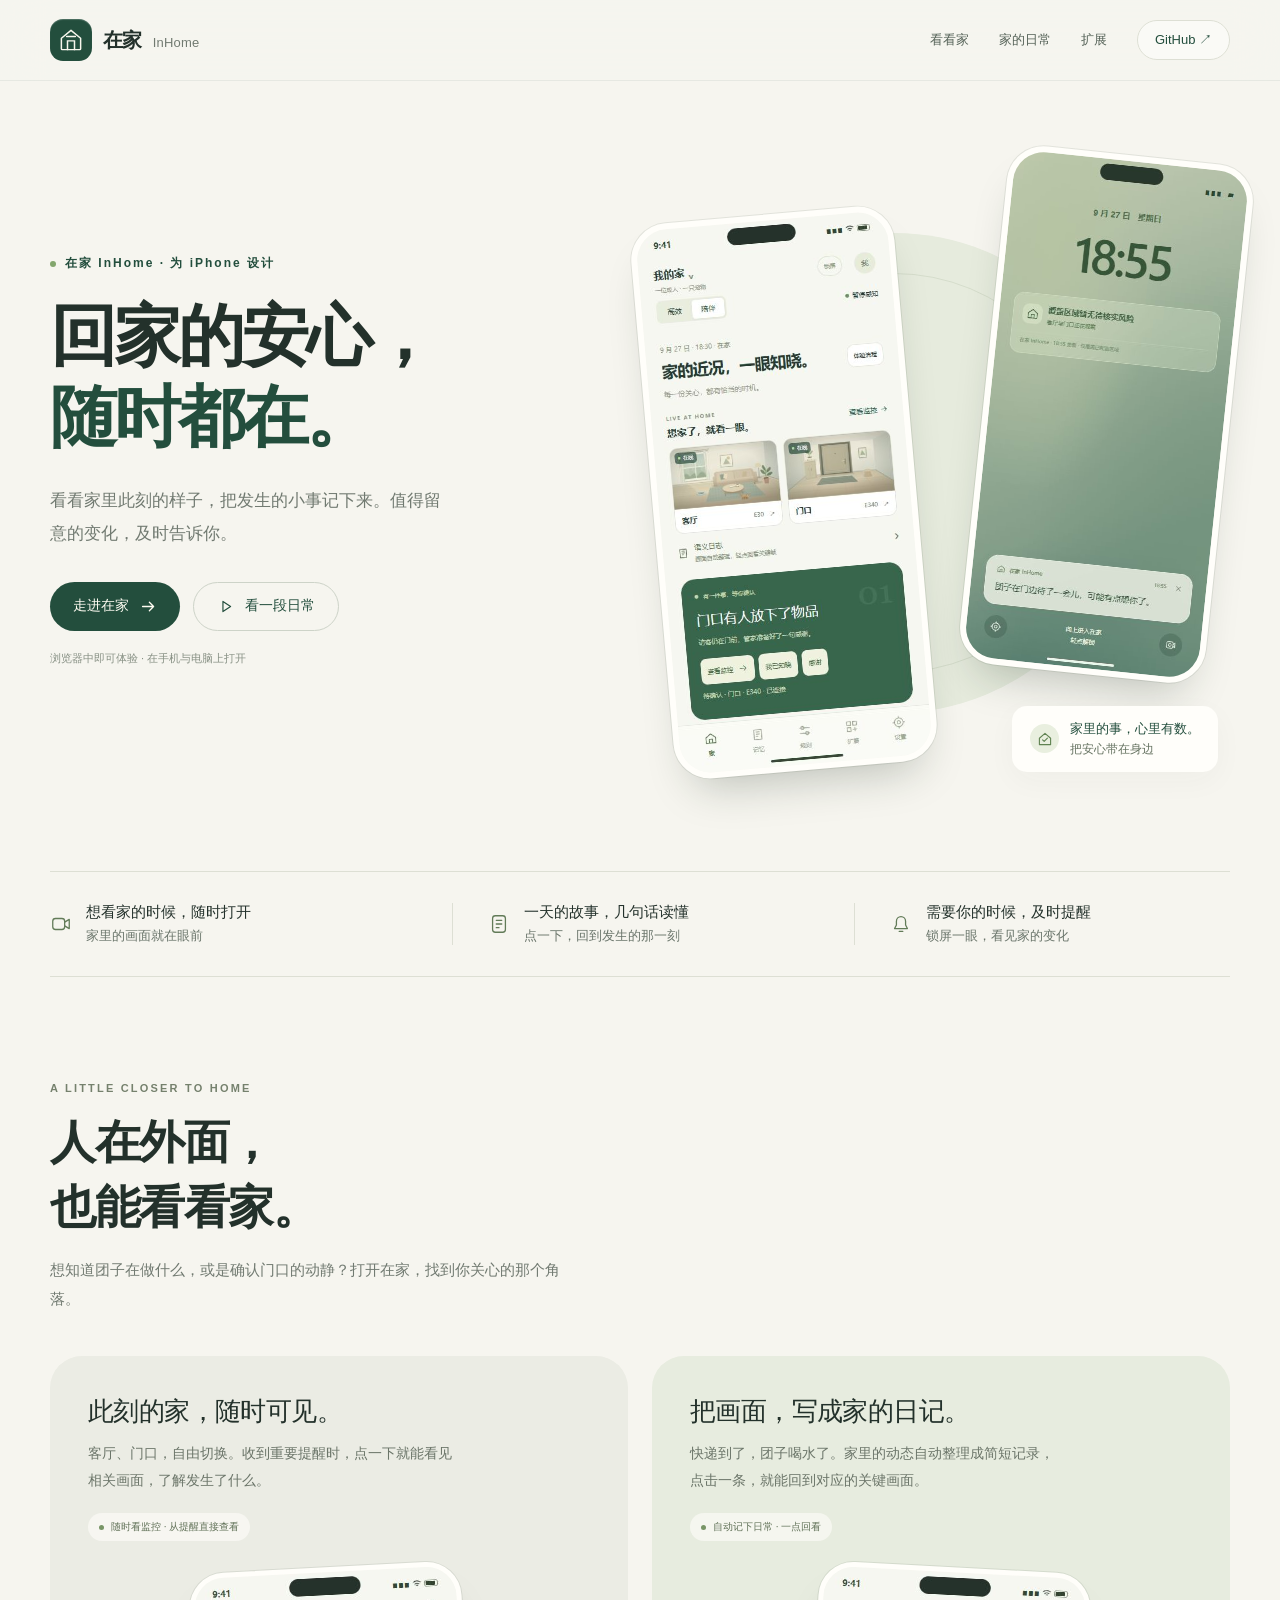
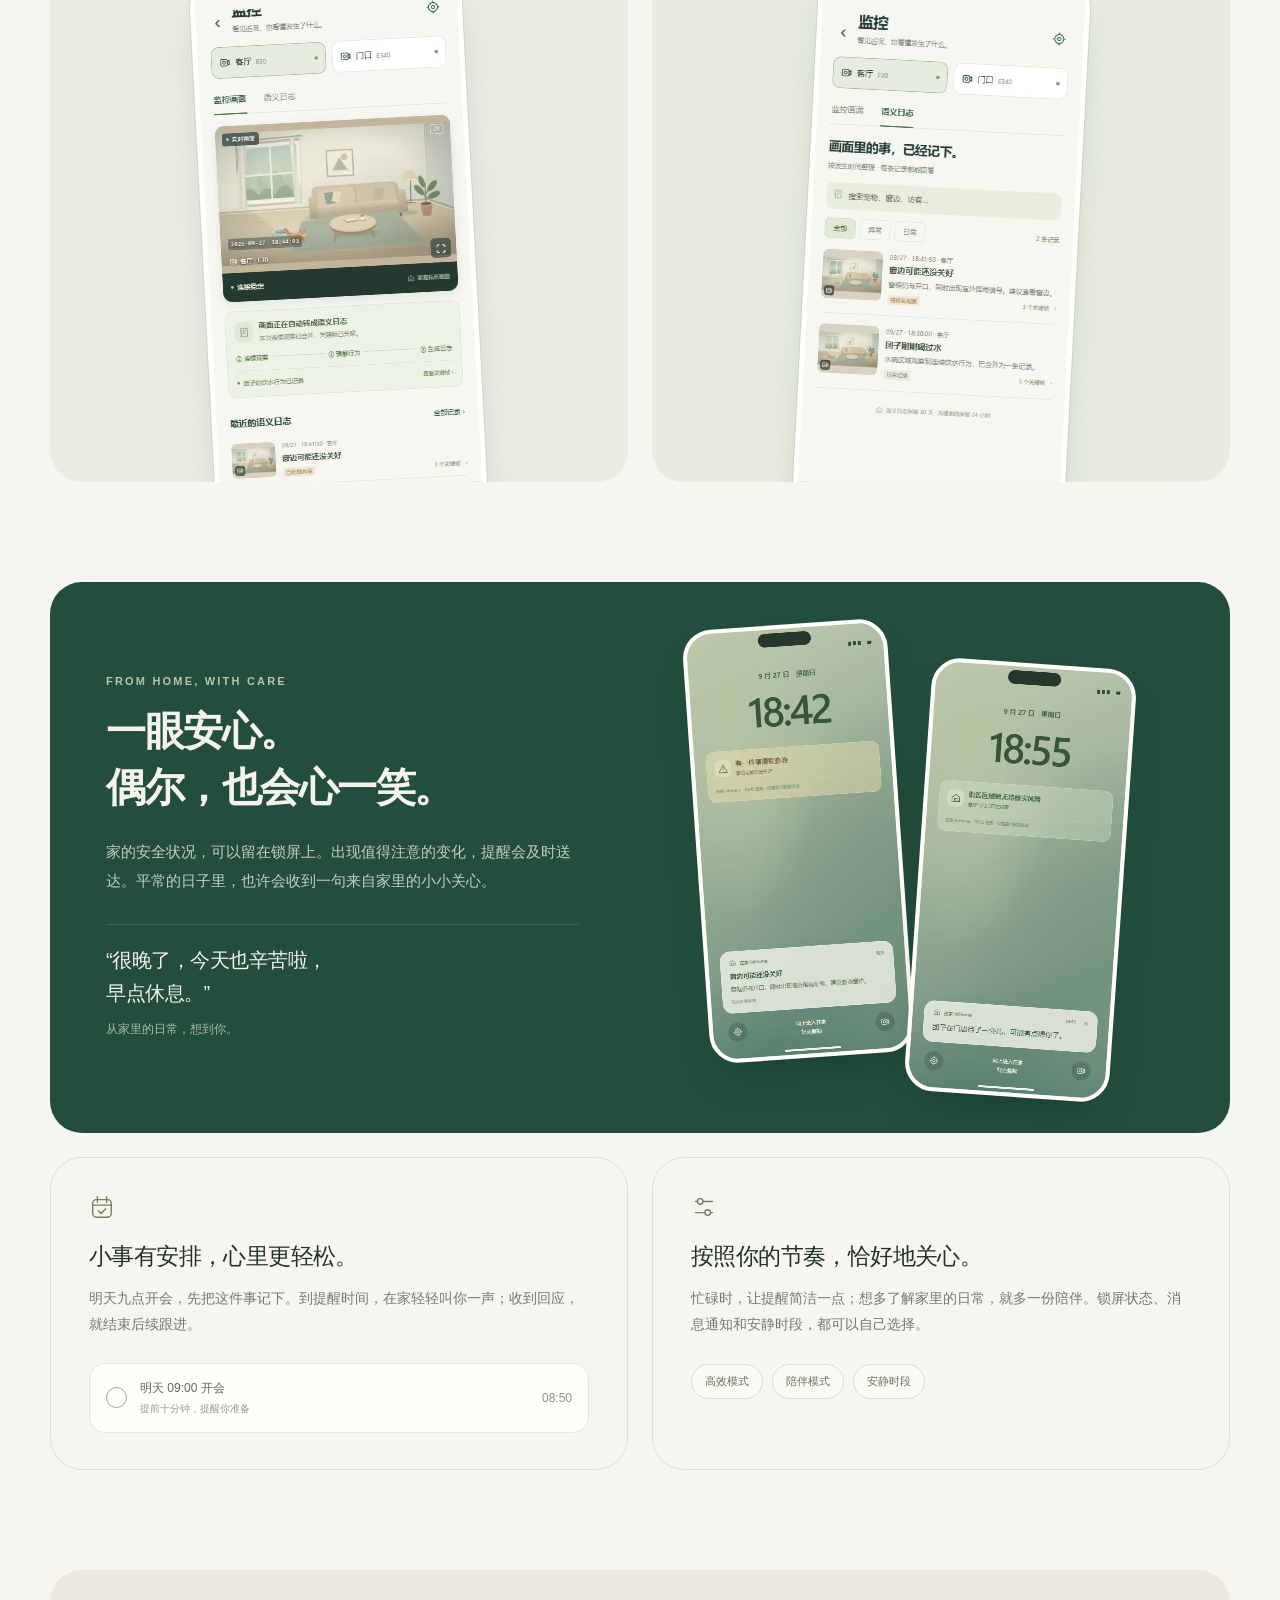
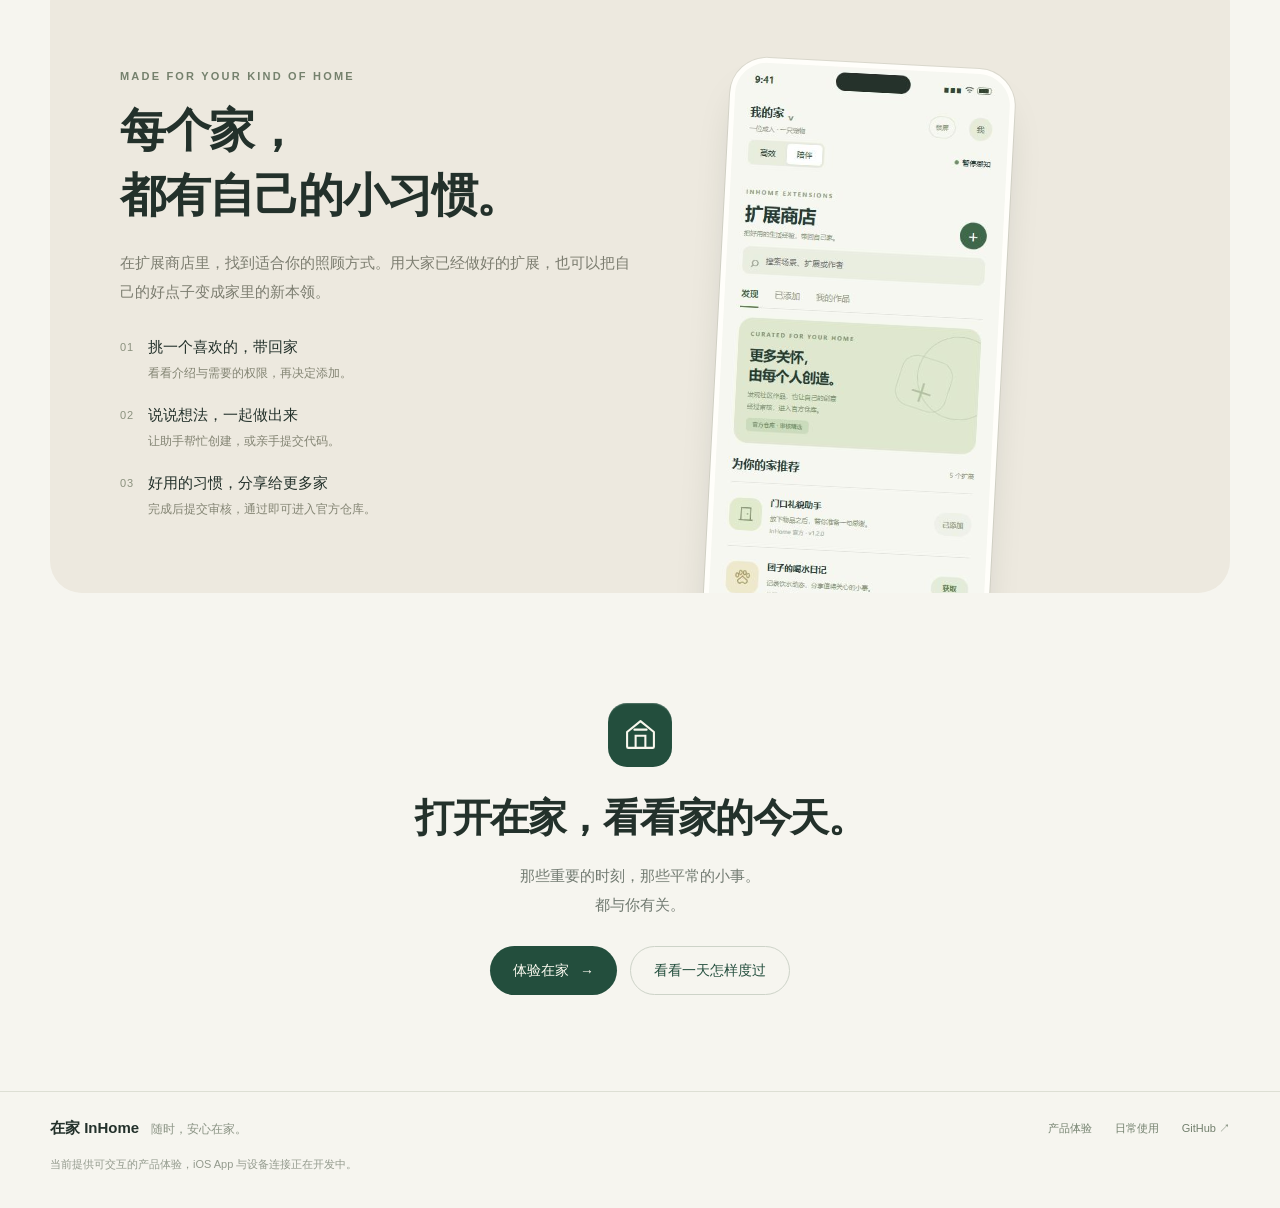
==== index.html @ 4200f986 "Introduce InHome with iOS experience and user-facing product story" ====
<!doctype html>
<html lang="zh-CN">
<head>
  <meta charset="utf-8">
  <meta name="viewport" content="width=device-width, initial-scale=1">
  <meta name="theme-color" content="#f6f5ef">
  <meta name="description" content="在家 InHome，随时看看家，把发生的小事记下来。重要变化、温柔关心，都在恰好的时候来到你的锁屏。">
  <title>在家 InHome · 随时，安心在家</title>
  <style>
    :root{--cream:#f6f5ef;--paper:#fffefa;--green:#234e3d;--deep:#173d2f;--mint:#e5ece2;--ink:#23312b;--muted:#717a71;--line:#dddfd4;--orange:#d98b50;--radius:32px}
    *{box-sizing:border-box}html{scroll-behavior:smooth;scroll-padding-top:96px}body{margin:0;background:var(--cream);color:var(--ink);font-family:-apple-system,BlinkMacSystemFont,"SF Pro Display","PingFang SC","Microsoft YaHei",sans-serif;-webkit-font-smoothing:antialiased}a{color:inherit;text-decoration:none}button{font:inherit}img{display:block;max-width:100%}svg{display:block}::selection{background:#d0dfc9}a:focus-visible,button:focus-visible{outline:3px solid var(--orange);outline-offset:5px;border-radius:7px}.skip{position:absolute;top:-60px;left:20px;padding:12px 20px;background:white;z-index:10}.skip:focus{top:10px}.wrap{width:min(1180px,calc(100% - 72px));margin:auto}
    header{position:sticky;top:0;z-index:5;background:rgba(246,245,239,.9);backdrop-filter:blur(22px);border-bottom:1px solid rgba(35,78,61,.07)}.nav{height:80px;display:flex;align-items:center;justify-content:space-between;gap:24px}.brand{display:inline-flex;align-items:center;gap:11px;font-weight:650;font-size:20px;letter-spacing:-.6px}.app-icon{display:grid;place-items:center;width:42px;height:42px;border-radius:13px;background:var(--green);color:#f8f7ed;box-shadow:inset 0 1px 1px #ffffff35}.app-icon svg{width:28px;height:28px}.brand small{font-size:13px;letter-spacing:.2px;font-weight:450;margin-left:6px;color:var(--muted)}nav{display:flex;align-items:center;gap:30px;font-size:13px}nav>a{color:#556258;transition:color .2s}nav>a:hover{color:var(--green)}.nav-cta{padding:10px 17px;border:1px solid var(--line);border-radius:50px;color:var(--green);background:rgba(255,255,255,.45)}
    .hero{display:grid;grid-template-columns:1fr 1.05fr;align-items:center;gap:35px;min-height:790px;padding-top:58px;padding-bottom:75px}.eyebrow{display:flex;align-items:center;gap:9px;font-size:12px;letter-spacing:2px;font-weight:600;color:var(--green);margin:0 0 24px}.eyebrow:before{content:"";width:6px;height:6px;border-radius:50%;background:#83a66d}.hero h1{font-weight:650;font-size:clamp(48px,5.2vw,72px);line-height:1.22;letter-spacing:-3px;margin:0 0 25px}.hero h1 span{color:var(--green)}.hero-intro{max-width:405px;font-size:17px;line-height:1.95;color:var(--muted);margin:0 0 32px}.actions{display:flex;flex-wrap:wrap;align-items:center;gap:13px}.button{display:inline-flex;align-items:center;justify-content:center;gap:11px;min-height:49px;padding:0 23px;border-radius:50px;font-size:14px;font-weight:550;transition:transform .2s,background .2s}.button:hover{transform:translateY(-2px)}.button svg{width:17px;height:17px}.primary{background:var(--green);color:#fffdf3}.primary:hover{background:var(--deep)}.secondary{border:1px solid #cdd3c8;color:var(--green);background:transparent}.fine{font-size:11px;line-height:1.8;color:#879084;margin-top:18px}.hero-art{position:relative;height:640px;display:flex;align-items:center;justify-content:center;isolation:isolate}.halo{position:absolute;width:480px;height:480px;background:#e6ebdd;border-radius:50%;z-index:-2;left:10px;top:85px}.halo:after{content:"";position:absolute;inset:40px;border:1px solid rgba(91,116,77,.12);border-radius:50%}.phone{border-radius:37px;background:#faf9f3;overflow:hidden;box-shadow:0 26px 45px -20px rgba(24,44,30,.28),0 0 0 1px rgba(24,44,30,.09);border:6px solid #fffefa;width:264px;flex-shrink:0}.phone img{width:100%;height:auto;aspect-ratio:390 / 844;object-fit:cover;object-position:top}.hero-main{position:absolute;left:8px;top:66px;transform:rotate(-5deg);z-index:2}.hero-lock{position:absolute;right:0;top:6px;transform:rotate(6deg);width:247px}.hero-caption{position:absolute;bottom:16px;right:12px;display:flex;align-items:center;gap:11px;padding:14px 18px;background:#fffefa;border-radius:15px;box-shadow:0 9px 30px #33452c09;font-size:12px;color:#657260}.tiny-home{width:29px;height:29px;border-radius:50%;display:grid;place-items:center;background:#e9efdf;color:#608352}.hero-caption strong{display:block;font-size:13px;font-weight:550;color:var(--green);margin-bottom:3px}.hero-caption svg{width:16px;height:16px}
    .intro-line{border-top:1px solid var(--line);border-bottom:1px solid var(--line);padding:31px 0;display:grid;grid-template-columns:repeat(3,1fr);gap:26px}.intro-line div{display:flex;align-items:center;gap:14px;font-size:13px;color:#6a756b}.intro-line div+div{border-left:1px solid var(--line);padding-left:35px}.intro-line svg{width:22px;height:22px;color:#627b58;flex-shrink:0}.intro-line strong{display:block;font-size:15px;color:var(--ink);font-weight:550;margin-bottom:5px}
    section{scroll-margin-top:100px}.section-heading{padding:105px 0 43px}.overline{font-size:11px;font-weight:650;letter-spacing:2.2px;color:#75816d;margin:0 0 16px;text-transform:uppercase}.section-heading h2,.story h2,.extension-copy h2,.closing h2{font-size:clamp(32px,3.6vw,47px);line-height:1.4;font-weight:600;letter-spacing:-1.5px;margin:0}.section-heading>p:last-child{font-size:15px;line-height:1.9;color:var(--muted);max-width:530px;margin:17px 0 0}.feature-grid{display:grid;grid-template-columns:1fr 1fr;gap:24px}.feature{position:relative;border-radius:var(--radius);overflow:hidden;background:#ebece4;padding:38px 38px 0;min-height:715px}.feature:nth-child(2){background:#e7ecdf}.feature h3{font-size:26px;font-weight:550;letter-spacing:-.6px;margin:0 0 11px}.feature>p{max-width:375px;font-size:14px;line-height:1.9;color:#6b7569;margin:0}.feature-tag{display:inline-flex;align-items:center;gap:7px;background:#fffefa98;padding:7px 11px;border-radius:100px;font-size:10px;color:#607157;margin:20px 0 26px}.feature-tag:before{content:"";width:5px;height:5px;border-radius:50%;background:#789566}.feature .phone{width:272px;position:relative;margin:0 auto -62px;border-width:5px;border-radius:35px;transform:rotate(-3deg)}.feature:nth-child(2) .phone{transform:rotate(3deg)}
    .story{display:grid;grid-template-columns:1fr 1.12fr;align-items:center;gap:65px;margin-top:100px;padding:58px 56px;background:var(--green);border-radius:var(--radius);color:#f4f3e9;overflow:hidden}.story .overline{color:#b4c5ac}.story h2{font-size:40px}.story-copy>p:not(.overline){font-size:15px;line-height:1.95;color:#c3cebf;margin:22px 0 28px}.story .quote{margin:0;padding:19px 0 0;border-top:1px solid #ffffff20;font-size:20px;line-height:1.65;letter-spacing:-.5px}.story .quote small{display:block;font-size:12px;font-style:normal;color:#a9bda3;margin-top:10px;letter-spacing:0}.lock-pair{display:flex;align-items:center;justify-content:center;gap:17px;min-width:0}.lock-pair .phone{width:205px;border-width:4px;border-radius:29px;background:#ecede6;box-shadow:0 24px 40px -15px #051c1945}.lock-pair .phone:first-child{transform:translateY(-16px) rotate(-4deg)}.lock-pair .phone:last-child{transform:translateY(23px) rotate(4deg)}
    .daily{display:grid;grid-template-columns:1fr 1fr;gap:24px;margin-top:24px}.daily-card{border:1px solid var(--line);border-radius:var(--radius);padding:36px 38px}.daily-card svg{width:26px;height:26px;color:#6e8561;margin-bottom:21px}.daily-card h3{font-size:23px;font-weight:550;letter-spacing:-.6px;margin:0 0 13px}.daily-card p{font-size:14px;line-height:1.9;color:var(--muted);margin:0}.reminder{margin-top:25px;display:flex;align-items:center;gap:13px;background:#fffefa;border:1px solid #e6e6dc;padding:16px;border-radius:16px}.reminder .check{width:21px;height:21px;border-radius:50%;border:1.5px solid #9ca78c;flex-shrink:0}.reminder span{font-size:12px;color:#5f6c59}.reminder small{font-size:10px;display:block;color:#929a89;margin-top:5px}.reminder time{margin-left:auto;white-space:nowrap;font-size:12px;color:#89937e}.choices{display:flex;gap:9px;flex-wrap:wrap;margin-top:26px}.choices span{font-size:11px;border:1px solid #d9ddcf;color:#68745c;border-radius:30px;padding:9px 13px;background:#fffefa66}
    .extension{display:grid;grid-template-columns:1fr .86fr;align-items:center;gap:80px;padding:93px 70px 0;margin-top:100px;background:#ede9df;border-radius:var(--radius);overflow:hidden}.extension-copy{padding-bottom:65px}.extension-copy>p:not(.overline){font-size:15px;line-height:1.9;color:#7c7d70;margin:22px 0 25px}.steps{display:grid;gap:22px;margin-top:32px}.step{display:flex;align-items:flex-start;gap:14px}.step-no{font-size:11px;color:#8c927f;letter-spacing:1px;margin-top:3px}.step strong{display:block;font-size:15px;font-weight:550;margin-bottom:6px}.step p{margin:0;color:#838473;font-size:12px;line-height:1.75}.extension .phone{width:285px;border-width:5px;margin-bottom:-75px;transform:rotate(3deg)}
    .closing{text-align:center;padding:110px 0 96px}.closing .app-icon{width:64px;height:64px;border-radius:19px;margin:0 auto 24px}.closing .app-icon svg{width:39px;height:39px}.closing h2{font-size:39px}.closing p{font-size:15px;line-height:1.9;color:var(--muted);margin:17px 0 27px}.closing .actions{justify-content:center}footer{border-top:1px solid var(--line);padding:27px 0 33px}.footer-top{display:flex;align-items:center;justify-content:space-between;gap:24px}.footer-brand{font-size:15px;font-weight:600}.footer-brand span{font-size:12px;color:#8a9384;font-weight:400;margin-left:8px}.footer-links{display:flex;gap:23px;font-size:11px;color:#73816e}.availability{font-size:11px;color:#939a8d;line-height:1.8;margin:17px 0 0}.arrow{transition:transform .2s}.button:hover .arrow{transform:translateX(3px)}
    @media(min-width:1400px){.hero{min-height:815px}}
    @media(max-width:1050px){.wrap{width:calc(100% - 48px)}.hero{grid-template-columns:.95fr 1fr;gap:12px;min-height:720px}.hero h1{font-size:54px}.hero-art{height:580px}.hero-main{width:225px;left:0;top:65px}.hero-lock{width:210px;top:24px;right:-5px}.halo{width:365px;height:365px;top:120px}.hero-caption{bottom:2px;right:0}.intro-line{gap:15px}.intro-line div+div{padding-left:20px}.story{padding:45px 35px;gap:35px}.story h2{font-size:34px}.lock-pair{gap:10px}.lock-pair .phone{width:174px}.extension{padding:70px 45px 0;gap:35px}.extension .phone{width:253px}.feature{padding:32px 30px 0}}
    @media(max-width:760px){.wrap{width:calc(100% - 36px)}.nav{height:68px}.brand{font-size:18px}.brand small{font-size:11px;margin-left:3px}.app-icon{width:35px;height:35px;border-radius:11px}.app-icon svg{width:24px;height:24px}nav{gap:16px}nav .desktop-nav{display:none}.nav-cta{padding:8px 13px;font-size:11px}.hero{display:flex;flex-direction:column;padding-top:57px;padding-bottom:40px;gap:18px;min-height:auto}.hero-copy{width:100%}.eyebrow{margin-bottom:20px;font-size:10px}.hero h1{font-size:52px;letter-spacing:-2.5px;line-height:1.25;margin-bottom:19px}.hero-intro{font-size:15px;max-width:350px;margin-bottom:25px}.button{min-height:46px;padding:0 19px;font-size:13px}.fine{font-size:10px}.hero-art{width:min(100%,450px);height:570px;margin-top:3px}.hero-main{width:228px;left:11px;top:68px}.hero-lock{width:213px;right:12px;top:24px}.halo{width:350px;height:350px;top:106px;left:calc(50% - 175px)}.hero-caption{bottom:2px;right:9px;font-size:10px;padding:11px 14px}.hero-caption strong{font-size:11px}.intro-line{grid-template-columns:1fr;padding:25px 7px;gap:23px}.intro-line div+div{border-left:0;padding-left:0}.intro-line div{font-size:12px;gap:17px}.intro-line strong{font-size:14px;margin-bottom:3px}.section-heading{padding:67px 3px 29px}.section-heading h2{font-size:33px}.section-heading>p:last-child{font-size:14px}.feature-grid{grid-template-columns:1fr;gap:17px}.feature{padding:30px 27px 0;min-height:668px;border-radius:26px}.feature h3{font-size:25px}.feature>p{font-size:13px}.feature .phone{width:254px}.feature-tag{margin-bottom:22px}.story{grid-template-columns:1fr;gap:43px;margin-top:60px;padding:35px 26px 42px;border-radius:26px}.story h2{font-size:32px}.story-copy>p:not(.overline){font-size:14px;margin:18px 0 23px}.story .quote{font-size:19px}.lock-pair{gap:15px}.lock-pair .phone{width:43%;max-width:200px;border-width:3px;border-radius:25px}.lock-pair .phone:first-child{transform:translateY(-9px) rotate(-4deg)}.lock-pair .phone:last-child{transform:translateY(9px) rotate(4deg)}.daily{grid-template-columns:1fr;gap:17px;margin-top:17px}.daily-card{padding:29px 26px;border-radius:26px}.daily-card h3{font-size:22px}.daily-card p{font-size:13px}.extension{grid-template-columns:1fr;gap:6px;margin-top:60px;padding:36px 27px 0;border-radius:26px}.extension-copy{padding-bottom:24px}.extension-copy h2{font-size:32px}.extension-copy>p:not(.overline){font-size:14px;margin:19px 0}.steps{gap:20px;margin-top:25px}.extension .phone{width:260px;margin:4px auto -85px}.closing{padding:75px 10px 63px}.closing h2{font-size:29px;letter-spacing:-1px}.closing p{font-size:13px}.footer-top{align-items:flex-start;gap:18px;flex-direction:column}.footer-links{gap:21px}.availability{font-size:10px}.footer-brand{font-size:14px}}
    @media(max-width:380px){.hero h1{font-size:45px}.hero-art{height:510px}.hero-main{width:198px;left:4px}.hero-lock{width:185px;right:1px}.halo{width:295px;height:295px;left:calc(50% - 147px)}.hero-caption{bottom:0;right:0}.hero-intro{font-size:14px}.actions{gap:9px}.button{padding:0 15px;font-size:12px}.feature{min-height:650px}.feature .phone{width:240px}.lock-pair{gap:11px}.lock-pair .phone{width:45%;border-radius:22px}.feature h3{font-size:23px}.story h2,.extension-copy h2{font-size:29px}.brand small{display:none}}
    @media(prefers-reduced-motion:reduce){html{scroll-behavior:auto}*,*:before,*:after{transition:none!important}}
  </style>
</head>
<body>
  <a class="skip" href="#main">跳到主要内容</a>
  <header>
    <div class="wrap nav">
      <a class="brand" href="#" aria-label="在家 InHome 首页"><span class="app-icon" aria-hidden="true"><svg viewBox="0 0 32 32" fill="none"><path d="m5 14 11-9 11 9v12a1 1 0 0 1-1 1H6a1 1 0 0 1-1-1V14Z" stroke="currentColor" stroke-width="1.7" stroke-linejoin="round"/><path d="M12 27V17h8v10M11 12h10" stroke="currentColor" stroke-width="1.7" stroke-linecap="round"/></svg></span><span>在家 <small>InHome</small></span></a>
      <nav aria-label="主要导航"><a class="desktop-nav" href="#at-home">看看家</a><a class="desktop-nav" href="#everyday">家的日常</a><a class="desktop-nav" href="#extensions">扩展</a><a class="nav-cta" href="https://github.com/emme1t/smart-security">GitHub ↗</a></nav>
    </div>
  </header>
  <main id="main">
    <div class="wrap hero">
      <div class="hero-copy">
        <p class="eyebrow">在家 InHome · 为 iPhone 设计</p>
        <h1>回家的安心，<br><span>随时都在。</span></h1>
        <p class="hero-intro">看看家里此刻的样子，把发生的小事记下来。值得留意的变化，及时告诉你。</p>
        <div class="actions"><a class="button primary" href="demo/在家InHome_iOS_Demo.html">走进在家 <svg class="arrow" viewBox="0 0 20 20" fill="none" aria-hidden="true"><path d="M3 10h13m-5-5 5 5-5 5" stroke="currentColor" stroke-width="1.5" stroke-linecap="round" stroke-linejoin="round"/></svg></a><a class="button secondary" href="demo/在家InHome_正常运行流程_Slides.html"><svg viewBox="0 0 20 20" fill="none" aria-hidden="true"><path d="m7 4 9 6-9 6V4Z" stroke="currentColor" stroke-width="1.4" stroke-linejoin="round"/></svg>看一段日常</a></div>
        <p class="fine">浏览器中即可体验 · 在手机与电脑上打开</p>
      </div>
      <div class="hero-art" aria-label="在家首页与 iPhone 锁屏通知">
        <div class="halo" aria-hidden="true"></div>
        <div class="phone hero-lock"><img src="docs/images/lock-life.png" alt="iPhone 锁屏上的在家生活消息" width="390" height="844" fetchpriority="high"></div>
        <div class="phone hero-main"><img src="docs/images/home.png" alt="在家首页，查看家庭安全状况、监控画面和今日动态" width="390" height="844" fetchpriority="high"></div>
        <div class="hero-caption"><span class="tiny-home" aria-hidden="true"><svg viewBox="0 0 20 20" fill="none"><path d="m3 9 7-6 7 6v8H3V9Z" stroke="currentColor" stroke-width="1.4" stroke-linejoin="round"/><path d="m7 11 2 2 4-4" stroke="currentColor" stroke-width="1.4" stroke-linecap="round" stroke-linejoin="round"/></svg></span><span><strong>家里的事，心里有数。</strong>把安心带在身边</span></div>
      </div>
    </div>
    <div class="wrap intro-line" aria-label="在家的三件小事">
      <div><svg viewBox="0 0 24 24" fill="none" aria-hidden="true"><rect x="3" y="6" width="13" height="12" rx="3" stroke="currentColor" stroke-width="1.4"/><path d="m16 10 5-3v10l-5-3" stroke="currentColor" stroke-width="1.4" stroke-linejoin="round"/></svg><span><strong>想看家的时候，随时打开</strong>家里的画面就在眼前</span></div>
      <div><svg viewBox="0 0 24 24" fill="none" aria-hidden="true"><rect x="5" y="3" width="14" height="18" rx="3" stroke="currentColor" stroke-width="1.4"/><path d="M9 8h6m-6 4h6m-6 4h3" stroke="currentColor" stroke-width="1.4" stroke-linecap="round"/></svg><span><strong>一天的故事，几句话读懂</strong>点一下，回到发生的那一刻</span></div>
      <div><svg viewBox="0 0 24 24" fill="none" aria-hidden="true"><path d="M5 17h14l-2-4V9a5 5 0 0 0-10 0v4l-2 4Z" stroke="currentColor" stroke-width="1.4" stroke-linejoin="round"/><path d="M10 20h4" stroke="currentColor" stroke-width="1.4" stroke-linecap="round"/></svg><span><strong>需要你的时候，及时提醒</strong>锁屏一眼，看见家的变化</span></div>
    </div>
    <section class="wrap" id="at-home">
      <div class="section-heading"><p class="overline">A little closer to home</p><h2>人在外面，<br>也能看看家。</h2><p>想知道团子在做什么，或是确认门口的动静？打开在家，找到你关心的那个角落。</p></div>
      <div class="feature-grid">
        <article class="feature"><h3>此刻的家，随时可见。</h3><p>客厅、门口，自由切换。收到重要提醒时，点一下就能看见相关画面，了解发生了什么。</p><span class="feature-tag">随时看监控 · 从提醒直接查看</span><div class="phone"><img src="docs/images/monitor.png" alt="客厅监控画面与事件回看时间线" width="390" height="844" loading="lazy"></div></article>
        <article class="feature"><h3>把画面，写成家的日记。</h3><p>快递到了，团子喝水了。家里的动态自动整理成简短记录，点击一条，就能回到对应的关键画面。</p><span class="feature-tag">自动记下日常 · 一点回看</span><div class="phone"><img src="docs/images/logs.png" alt="按时间整理的家庭日志，每一条都能查看对应画面" width="390" height="844" loading="lazy"></div></article>
      </div>
    </section>
    <section class="wrap" id="everyday">
      <div class="story">
        <div class="story-copy"><p class="overline">From home, with care</p><h2>一眼安心。<br>偶尔，也会心一笑。</h2><p>家的安全状况，可以留在锁屏上。出现值得注意的变化，提醒会及时送达。平常的日子里，也许会收到一句来自家里的小小关心。</p><blockquote class="quote">“很晚了，今天也辛苦啦，<br>早点休息。”<small>从家里的日常，想到你。</small></blockquote></div>
        <div class="lock-pair"><div class="phone"><img src="docs/images/lock-safety.png" alt="iPhone 锁屏显示家庭安全状态及安全变化通知" width="390" height="844" loading="lazy"></div><div class="phone"><img src="docs/images/lock-life.png" alt="在家根据家庭日常送来的自然关心通知" width="390" height="844" loading="lazy"></div></div>
      </div>
      <div class="daily">
        <article class="daily-card"><svg viewBox="0 0 28 28" fill="none" aria-hidden="true"><rect x="4" y="6" width="20" height="19" rx="4" stroke="currentColor" stroke-width="1.5"/><path d="M9 3v6m10-6v6M4 12h20m-14 6 3 3 5-5" stroke="currentColor" stroke-width="1.5" stroke-linecap="round" stroke-linejoin="round"/></svg><h3>小事有安排，心里更轻松。</h3><p>明天九点开会，先把这件事记下。到提醒时间，在家轻轻叫你一声；收到回应，就结束后续跟进。</p><div class="reminder" aria-label="早晨会议提醒"><span class="check" aria-hidden="true"></span><span>明天 09:00 开会<small>提前十分钟，提醒你准备</small></span><time>08:50</time></div></article>
        <article class="daily-card"><svg viewBox="0 0 28 28" fill="none" aria-hidden="true"><path d="M5 8h18M5 20h18" stroke="currentColor" stroke-width="1.5" stroke-linecap="round"/><circle cx="10" cy="8" r="3" fill="#f6f5ef" stroke="currentColor" stroke-width="1.5"/><circle cx="18" cy="20" r="3" fill="#f6f5ef" stroke="currentColor" stroke-width="1.5"/></svg><h3>按照你的节奏，恰好地关心。</h3><p>忙碌时，让提醒简洁一点；想多了解家里的日常，就多一份陪伴。锁屏状态、消息通知和安静时段，都可以自己选择。</p><div class="choices" aria-label="可选择的使用偏好"><span>高效模式</span><span>陪伴模式</span><span>安静时段</span></div></article>
      </div>
    </section>
    <section class="wrap" id="extensions">
      <div class="extension">
        <div class="extension-copy"><p class="overline">Made for your kind of home</p><h2>每个家，<br>都有自己的小习惯。</h2><p>在扩展商店里，找到适合你的照顾方式。用大家已经做好的扩展，也可以把自己的好点子变成家里的新本领。</p><div class="steps"><div class="step"><span class="step-no">01</span><div><strong>挑一个喜欢的，带回家</strong><p>看看介绍与需要的权限，再决定添加。</p></div></div><div class="step"><span class="step-no">02</span><div><strong>说说想法，一起做出来</strong><p>让助手帮忙创建，或亲手提交代码。</p></div></div><div class="step"><span class="step-no">03</span><div><strong>好用的习惯，分享给更多家</strong><p>完成后提交审核，通过即可进入官方仓库。</p></div></div></div></div>
        <div class="phone"><img src="docs/images/extensions.png" alt="在家扩展商店，可以使用其他人的扩展或创建并分享自己的扩展" width="390" height="844" loading="lazy"></div>
      </div>
    </section>
    <section class="wrap closing">
      <span class="app-icon" aria-hidden="true"><svg viewBox="0 0 32 32" fill="none"><path d="m5 14 11-9 11 9v12a1 1 0 0 1-1 1H6a1 1 0 0 1-1-1V14Z" stroke="currentColor" stroke-width="1.7" stroke-linejoin="round"/><path d="M12 27V17h8v10M11 12h10" stroke="currentColor" stroke-width="1.7" stroke-linecap="round"/></svg></span>
      <h2>打开在家，看看家的今天。</h2><p>那些重要的时刻，那些平常的小事。<br>都与你有关。</p><div class="actions"><a class="button primary" href="demo/在家InHome_iOS_Demo.html">体验在家 <span class="arrow" aria-hidden="true">→</span></a><a class="button secondary" href="demo/在家InHome_正常运行流程_Slides.html">看看一天怎样度过</a></div>
    </section>
  </main>
  <footer><div class="wrap"><div class="footer-top"><div class="footer-brand">在家 InHome <span>随时，安心在家。</span></div><div class="footer-links"><a href="demo/在家InHome_iOS_Demo.html">产品体验</a><a href="demo/在家InHome_正常运行流程_Slides.html">日常使用</a><a href="https://github.com/emme1t/smart-security">GitHub ↗</a></div></div><p class="availability">当前提供可交互的产品体验，iOS App 与设备连接正在开发中。</p></div></footer>
</body>
</html>
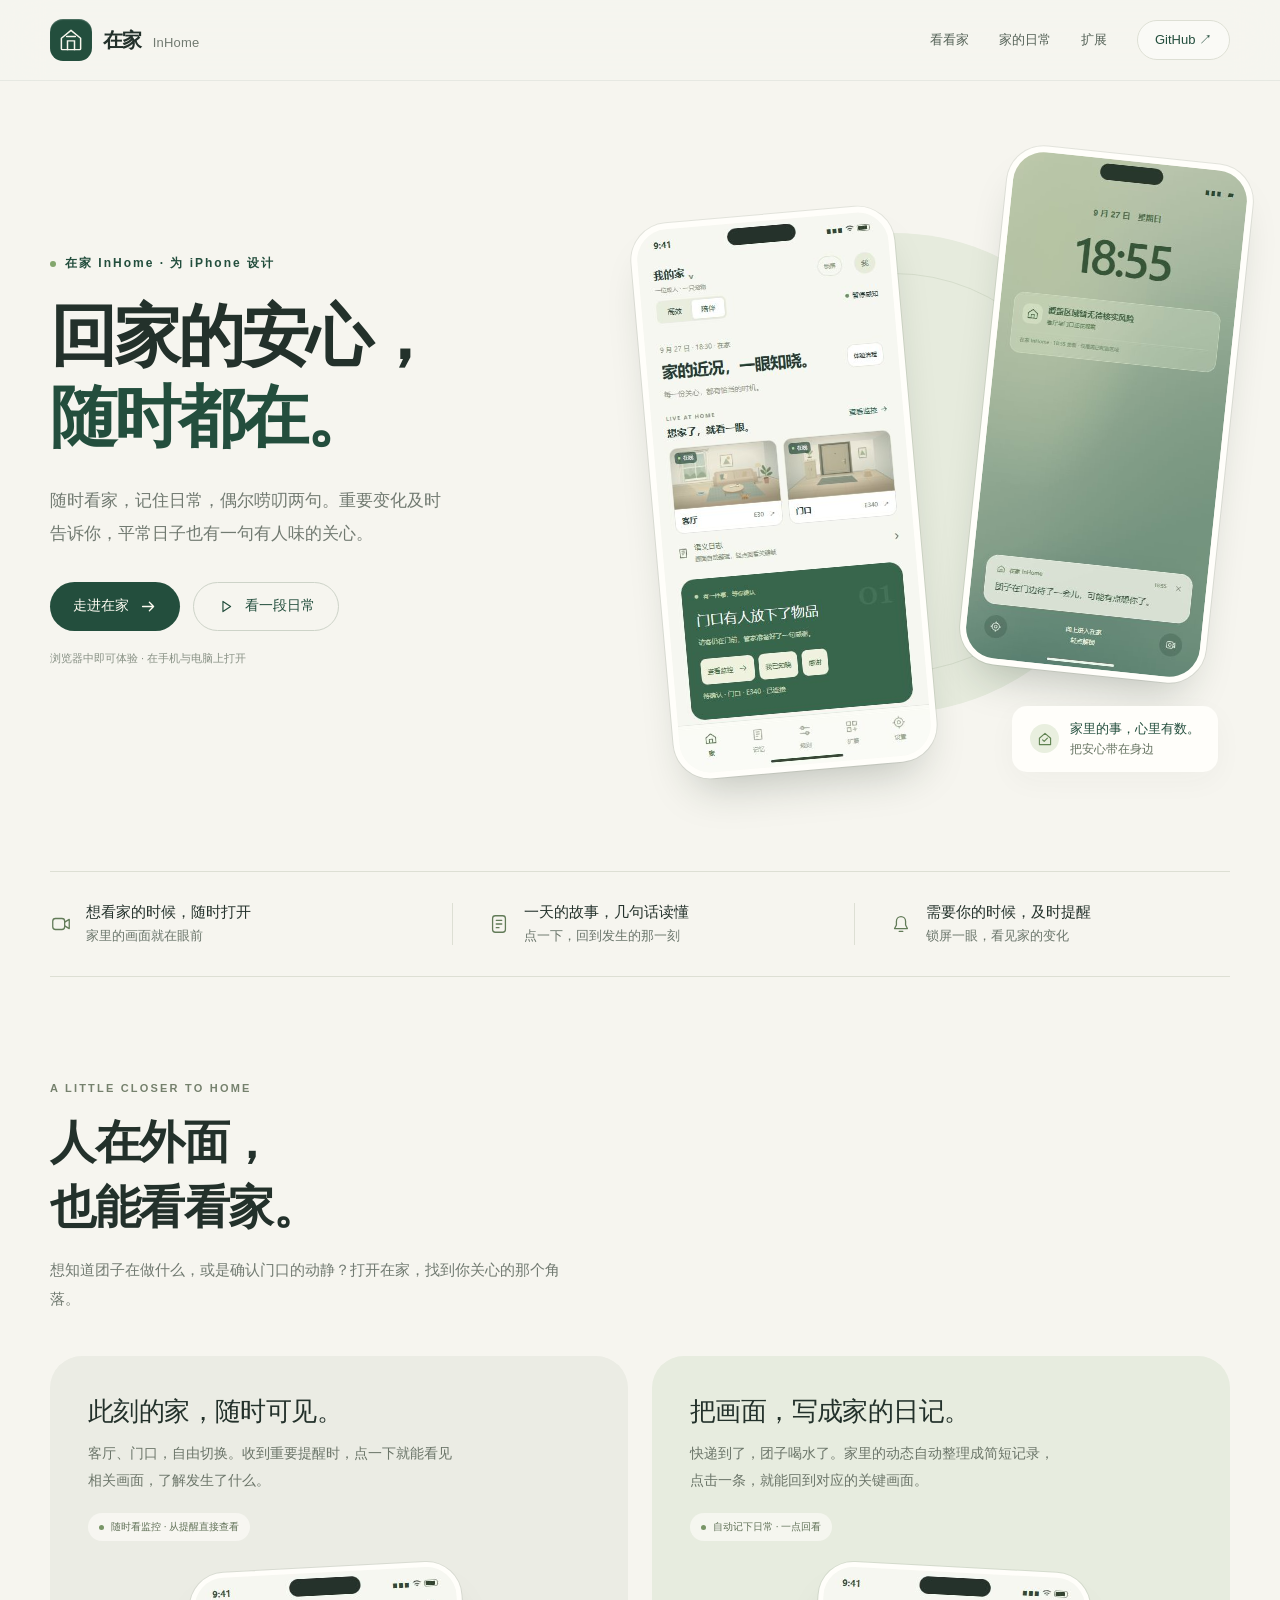
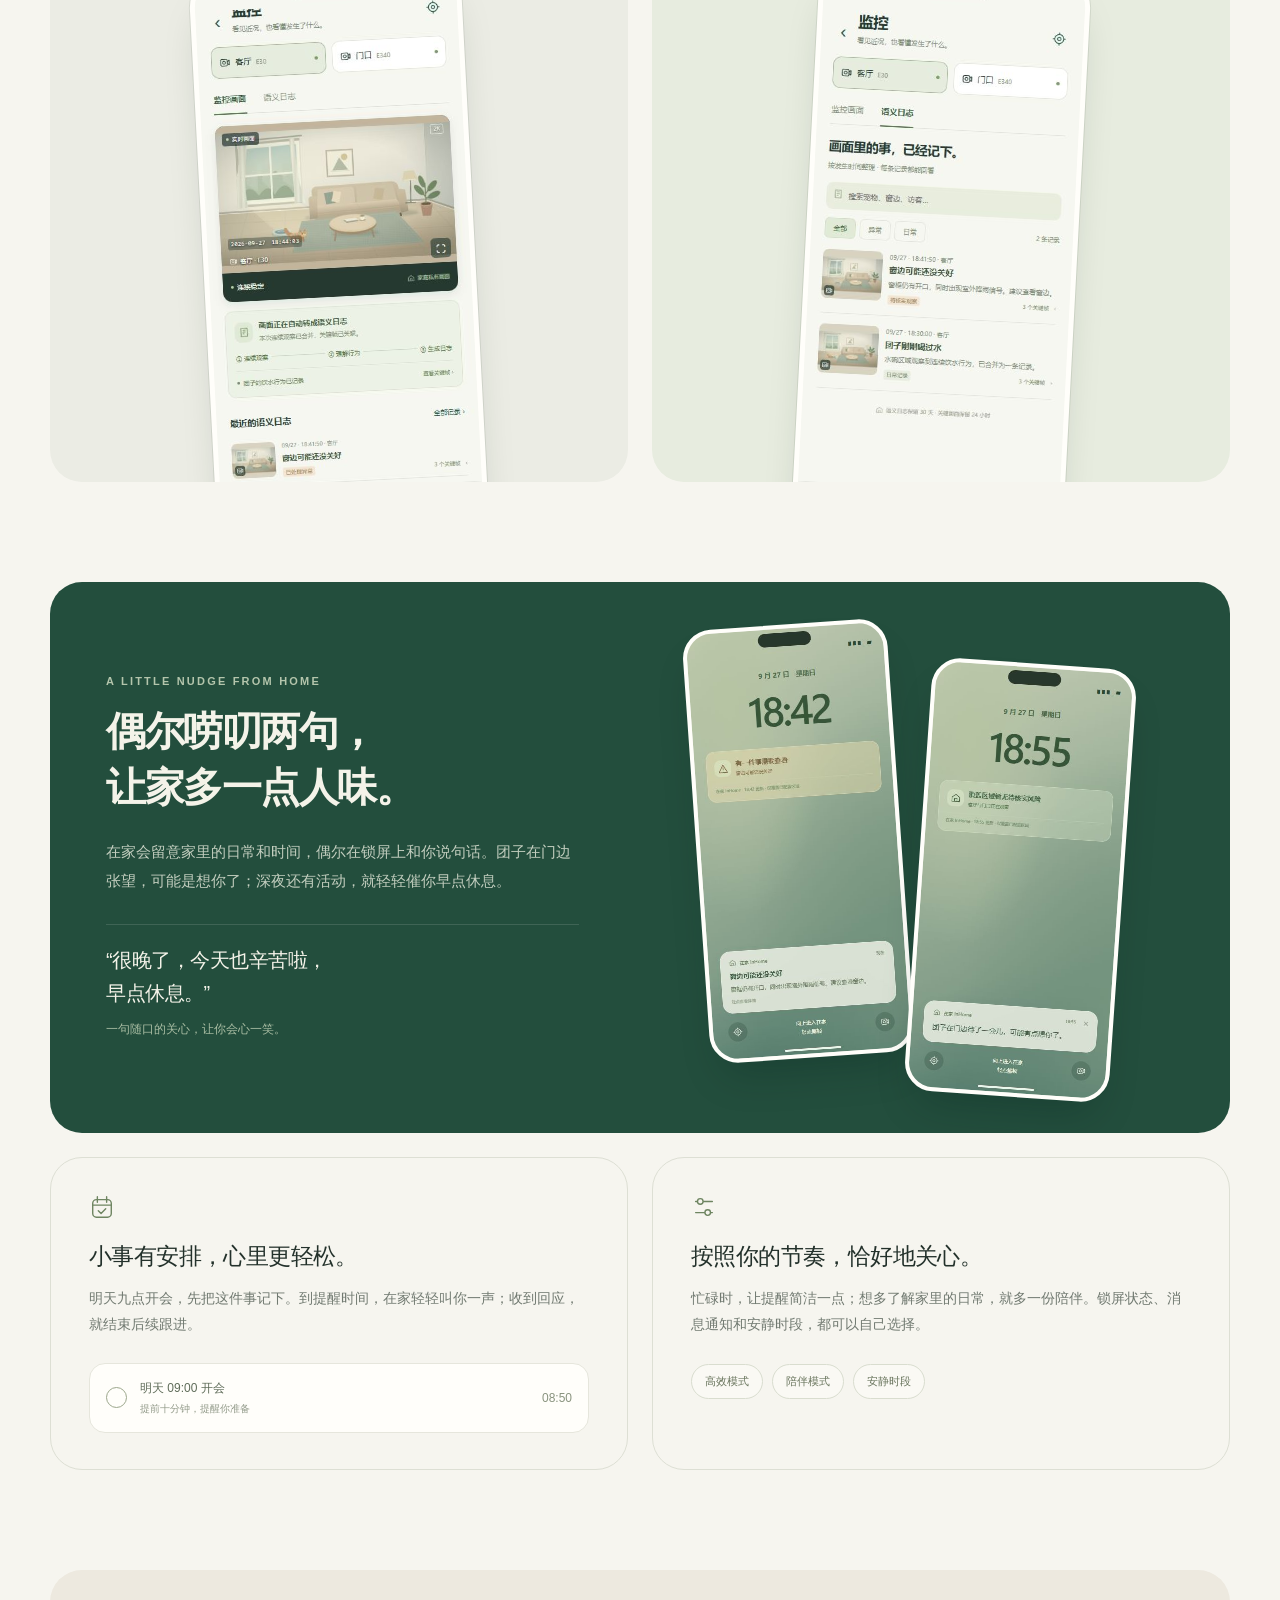
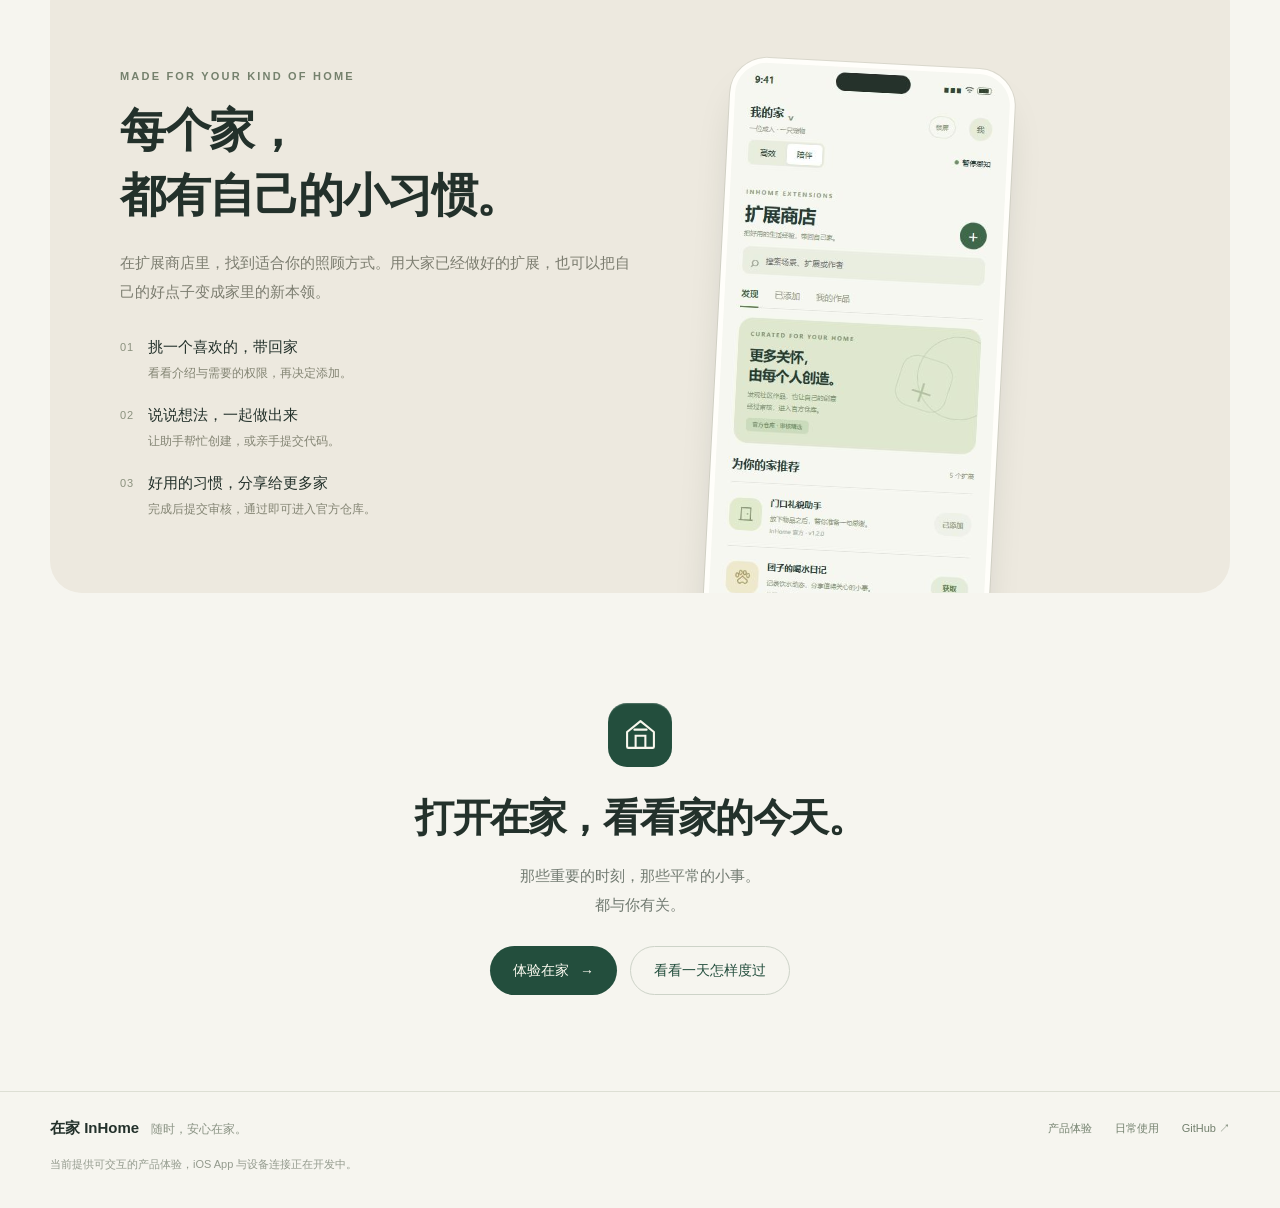
==== commit 6391d24c: "Highlight occasional everyday messages as an InHome selling point" ====
--- a/index.html
+++ b/index.html
@@ -4,7 +4,7 @@
   <meta charset="utf-8">
   <meta name="viewport" content="width=device-width, initial-scale=1">
   <meta name="theme-color" content="#f6f5ef">
-  <meta name="description" content="在家 InHome，随时看看家，把发生的小事记下来。重要变化、温柔关心，都在恰好的时候来到你的锁屏。">
+  <meta name="description" content="在家 InHome，随时看家，记住日常，偶尔唠叨两句。根据家里的近况，在 iPhone 锁屏送来一句有人味的关心。">
   <title>在家 InHome · 随时，安心在家</title>
   <style>
     :root{--cream:#f6f5ef;--paper:#fffefa;--green:#234e3d;--deep:#173d2f;--mint:#e5ece2;--ink:#23312b;--muted:#717a71;--line:#dddfd4;--orange:#d98b50;--radius:32px}
@@ -37,7 +37,7 @@
       <div class="hero-copy">
         <p class="eyebrow">在家 InHome · 为 iPhone 设计</p>
         <h1>回家的安心，<br><span>随时都在。</span></h1>
-        <p class="hero-intro">看看家里此刻的样子，把发生的小事记下来。值得留意的变化，及时告诉你。</p>
+        <p class="hero-intro">随时看家，记住日常，偶尔唠叨两句。重要变化及时告诉你，平常日子也有一句有人味的关心。</p>
         <div class="actions"><a class="button primary" href="demo/在家InHome_iOS_Demo.html">走进在家 <svg class="arrow" viewBox="0 0 20 20" fill="none" aria-hidden="true"><path d="M3 10h13m-5-5 5 5-5 5" stroke="currentColor" stroke-width="1.5" stroke-linecap="round" stroke-linejoin="round"/></svg></a><a class="button secondary" href="demo/在家InHome_正常运行流程_Slides.html"><svg viewBox="0 0 20 20" fill="none" aria-hidden="true"><path d="m7 4 9 6-9 6V4Z" stroke="currentColor" stroke-width="1.4" stroke-linejoin="round"/></svg>看一段日常</a></div>
         <p class="fine">浏览器中即可体验 · 在手机与电脑上打开</p>
       </div>
@@ -62,7 +62,7 @@
     </section>
     <section class="wrap" id="everyday">
       <div class="story">
-        <div class="story-copy"><p class="overline">From home, with care</p><h2>一眼安心。<br>偶尔，也会心一笑。</h2><p>家的安全状况，可以留在锁屏上。出现值得注意的变化，提醒会及时送达。平常的日子里，也许会收到一句来自家里的小小关心。</p><blockquote class="quote">“很晚了，今天也辛苦啦，<br>早点休息。”<small>从家里的日常，想到你。</small></blockquote></div>
+        <div class="story-copy"><p class="overline">A little nudge from home</p><h2>偶尔唠叨两句，<br>让家多一点人味。</h2><p>在家会留意家里的日常和时间，偶尔在锁屏上和你说句话。团子在门边张望，可能是想你了；深夜还有活动，就轻轻催你早点休息。</p><blockquote class="quote">“很晚了，今天也辛苦啦，<br>早点休息。”<small>一句随口的关心，让你会心一笑。</small></blockquote></div>
         <div class="lock-pair"><div class="phone"><img src="docs/images/lock-safety.png" alt="iPhone 锁屏显示家庭安全状态及安全变化通知" width="390" height="844" loading="lazy"></div><div class="phone"><img src="docs/images/lock-life.png" alt="在家根据家庭日常送来的自然关心通知" width="390" height="844" loading="lazy"></div></div>
       </div>
       <div class="daily">
